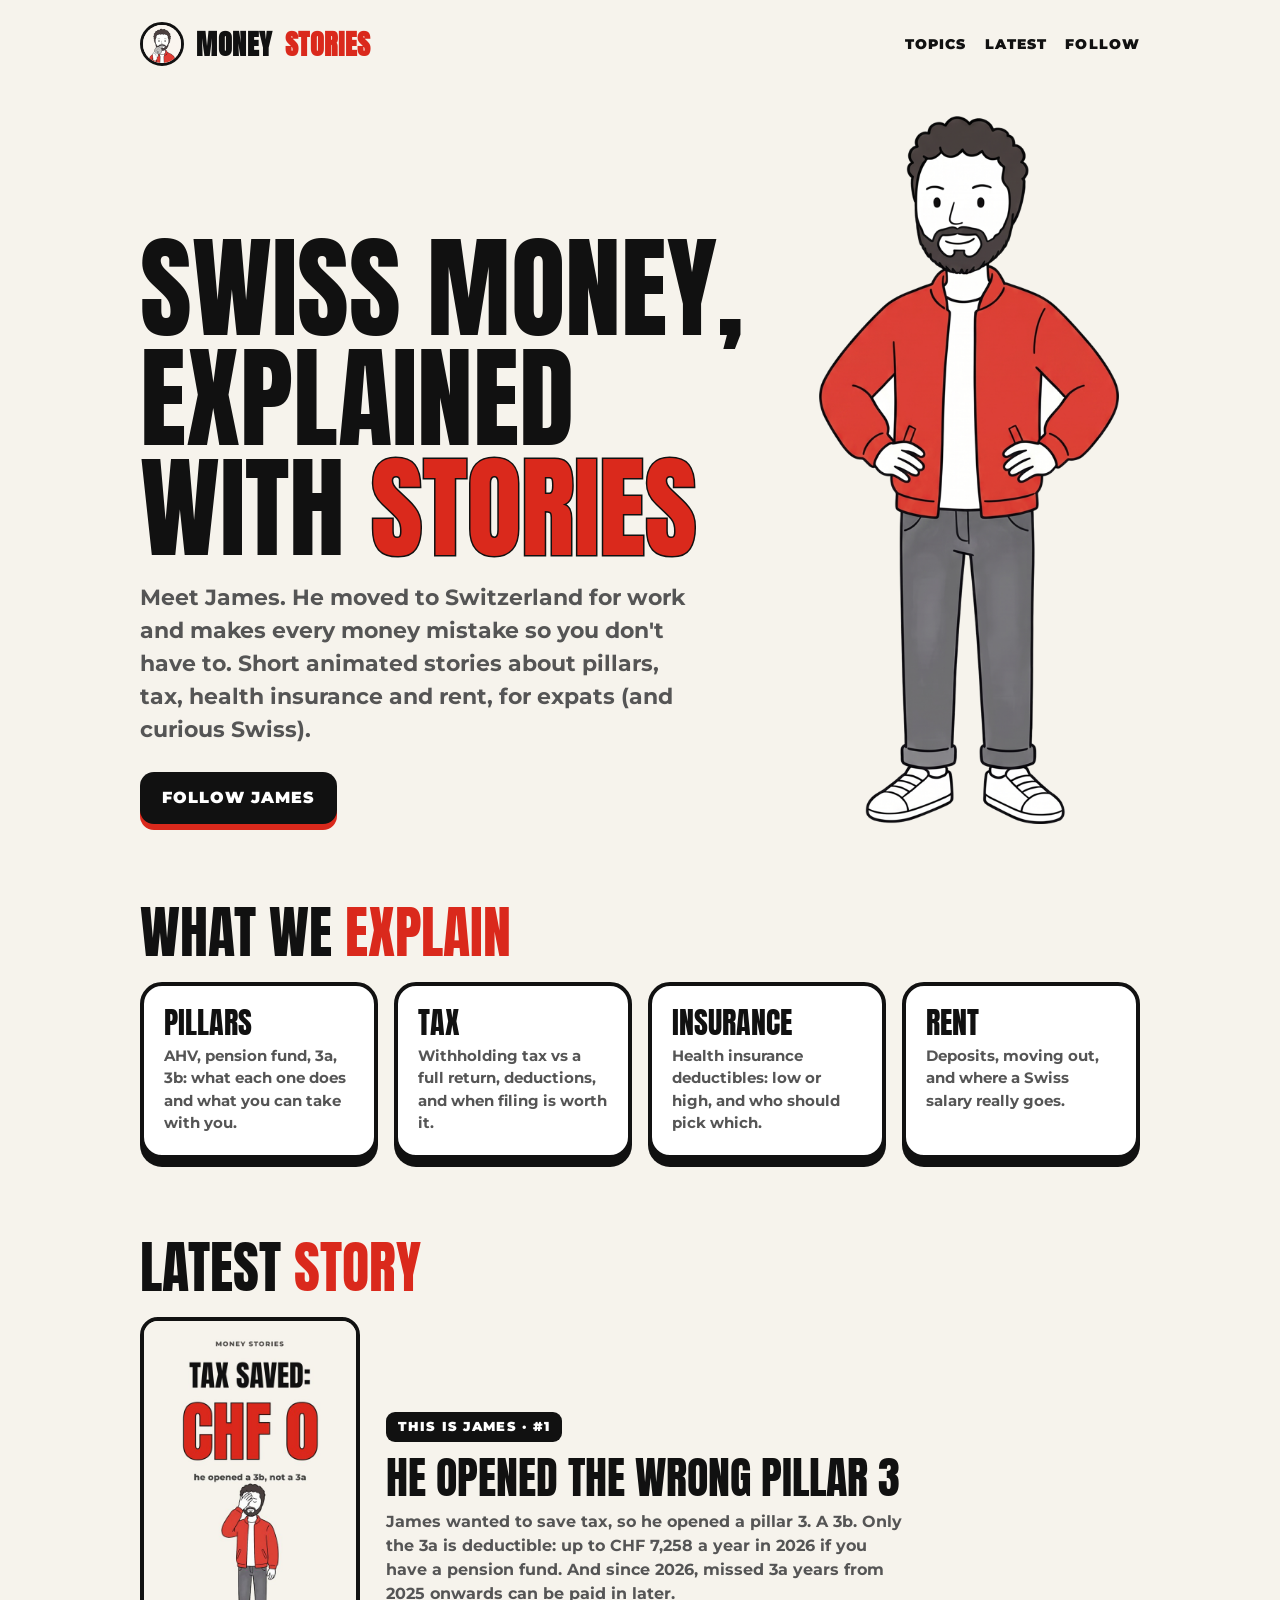
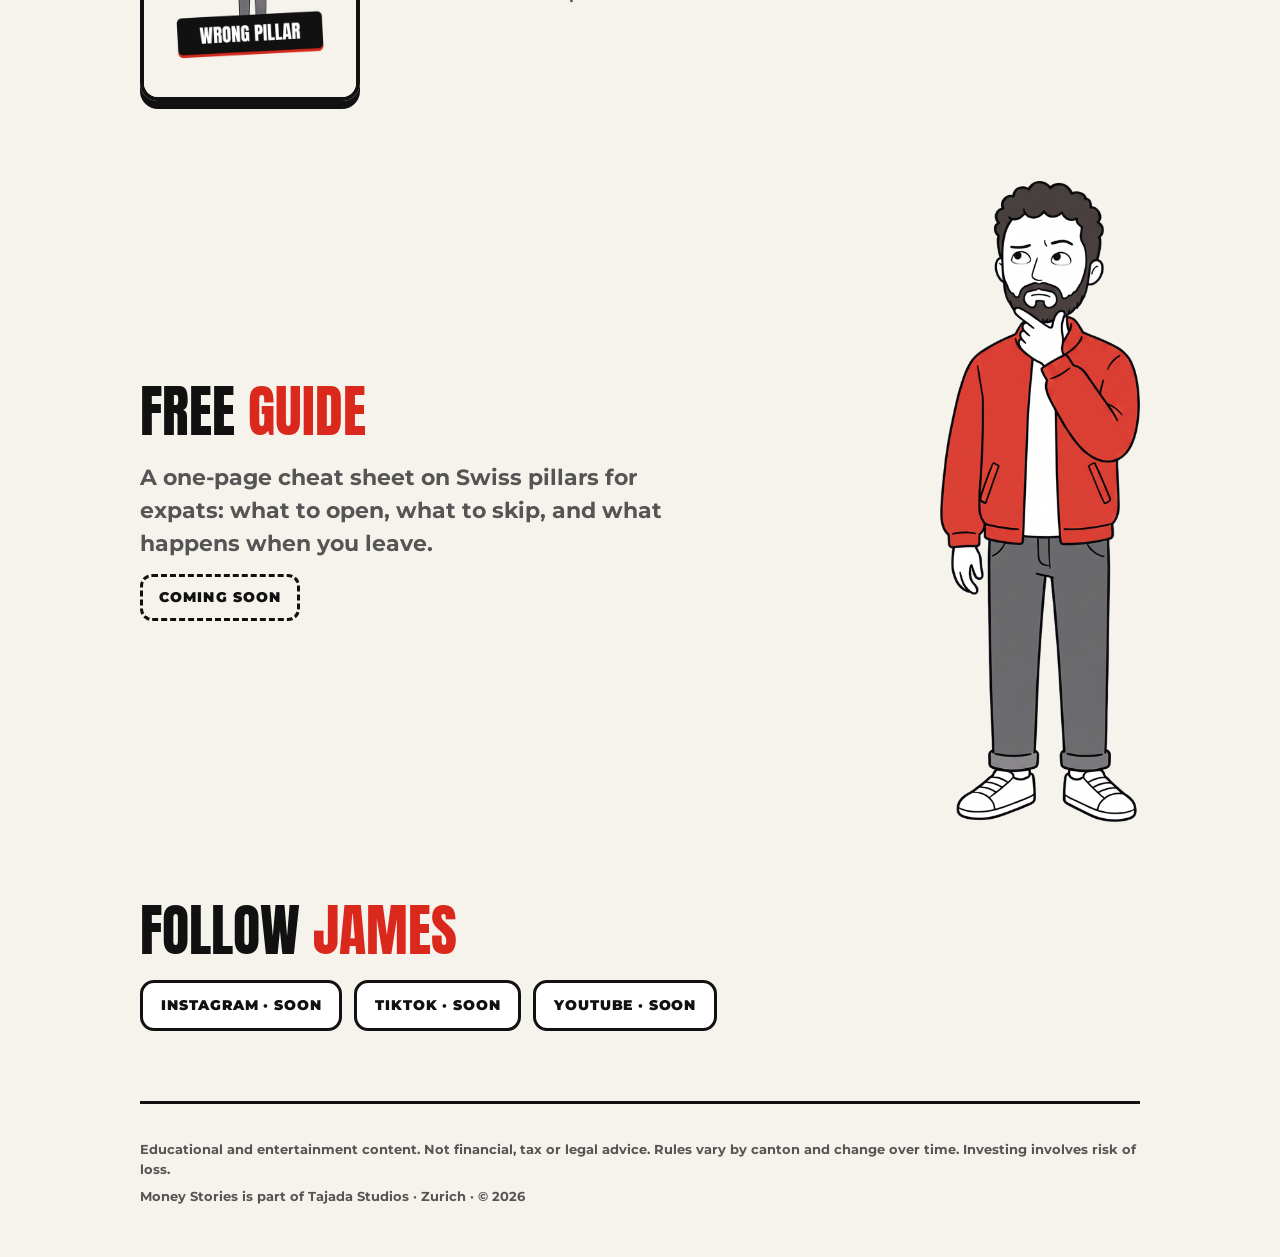
==== index.html @ 219d5449 "Money Stories website v1 Co-Authored-By: Claude Opus 5.5 <noreply@anthropic.com> Claude-Session: htt" ====
<!doctype html>
<html lang="en">
<head>
<meta charset="utf-8">
<meta name="viewport" content="width=device-width, initial-scale=1">
<title>Money Stories · Swiss money, explained with stories</title>
<meta name="description" content="Pillar 3a, tax, health insurance, rent: money in Switzerland explained with short animated stories. For expats (and curious Swiss).">
<meta property="og:title" content="Money Stories · Swiss money, explained with stories">
<meta property="og:description" content="Pillar 3a, tax, health insurance, rent: the Swiss money stuff nobody explains to expats.">
<meta property="og:image" content="https://money-stories.ch/assets/img/og.jpg">
<meta property="og:url" content="https://money-stories.ch/">
<meta name="twitter:card" content="summary_large_image">
<link rel="icon" href="assets/img/favicon.png">
<link rel="apple-touch-icon" href="assets/img/apple-touch-icon.png">
<style>
@font-face{font-family:Anton;src:url(assets/fonts/anton.woff2) format('woff2');font-display:swap}
@font-face{font-family:Montserrat;font-weight:700;src:url(assets/fonts/montserrat-latin-700-normal.woff2) format('woff2');font-display:swap}
@font-face{font-family:Montserrat;font-weight:800;src:url(assets/fonts/montserrat-latin-800-normal.woff2) format('woff2');font-display:swap}
@font-face{font-family:Montserrat;font-weight:900;src:url(assets/fonts/montserrat-latin-900-normal.woff2) format('woff2');font-display:swap}
:root{--bg:#F6F3EC;--ink:#111;--muted:#555;--red:#DA291C;--green:#1E9E4A;--card:#fff}
*{box-sizing:border-box;margin:0;padding:0}
body{background:var(--bg);color:var(--ink);font-family:Montserrat,system-ui,sans-serif;font-weight:700;line-height:1.5}
a{color:inherit}
.wrap{max-width:1040px;margin:0 auto;padding:0 20px}
header{padding:22px 0;display:flex;align-items:center;justify-content:space-between}
.logo{display:flex;align-items:center;gap:12px;text-decoration:none;font-family:Anton;font-size:28px;letter-spacing:.02em;text-transform:uppercase}
.logo img{width:44px;height:44px;border-radius:50%;border:3px solid var(--ink)}
.logo span{color:var(--red)}
nav a{font-weight:900;font-size:14px;letter-spacing:.08em;text-transform:uppercase;text-decoration:none;margin-left:18px}
.hero{display:grid;grid-template-columns:1.3fr .7fr;gap:24px;align-items:end;padding:28px 0 40px}
h1{font-family:Anton;font-weight:400;font-size:clamp(56px,10vw,112px);line-height:.98;text-transform:uppercase}
h1 em{font-style:normal;color:var(--red);-webkit-text-stroke:3px var(--ink);paint-order:stroke fill}
.lead{font-size:clamp(18px,2.4vw,22px);color:var(--muted);margin:18px 0 26px;max-width:560px}
.btn{display:inline-block;background:var(--ink);color:#fff;font-weight:900;letter-spacing:.06em;text-transform:uppercase;text-decoration:none;padding:14px 22px;border-radius:14px;box-shadow:0 6px 0 var(--red)}
.hero img{width:100%;max-width:300px;justify-self:center}
h2{font-family:Anton;font-weight:400;font-size:clamp(38px,6vw,56px);text-transform:uppercase;line-height:1;margin-bottom:22px}
h2 span{color:var(--red)}
section{padding:40px 0}
.grid{display:grid;grid-template-columns:repeat(4,1fr);gap:16px}
.card{background:var(--card);border:4px solid var(--ink);border-radius:22px;box-shadow:0 8px 0 var(--ink);padding:20px}
.card b{display:block;font-family:Anton;font-weight:400;font-size:30px;text-transform:uppercase;line-height:1.1;margin-bottom:6px}
.card p{font-size:15px;color:var(--muted)}
.ep{display:grid;grid-template-columns:220px 1fr;gap:26px;align-items:center}
.ep img{width:100%;border-radius:18px;border:4px solid var(--ink);box-shadow:0 8px 0 var(--ink)}
.chip{display:inline-block;background:var(--ink);color:#fff;font-weight:900;font-size:13px;letter-spacing:.1em;padding:5px 12px;border-radius:9px;text-transform:uppercase;margin-bottom:12px}
.ep h3{font-family:Anton;font-weight:400;font-size:clamp(32px,4.5vw,44px);line-height:1.05;text-transform:uppercase;margin-bottom:10px}
.ep p{color:var(--muted);max-width:520px}
.guide{display:grid;grid-template-columns:1fr 200px;gap:24px;align-items:center}
.guide img{width:100%;max-width:200px}
.soon{display:inline-block;margin-top:14px;font-weight:900;font-size:14px;letter-spacing:.08em;text-transform:uppercase;border:3px dashed var(--ink);border-radius:12px;padding:10px 16px}
.social{display:flex;flex-wrap:wrap;gap:12px}
.social a,.social span{background:#fff;border:3px solid var(--ink);border-radius:14px;padding:12px 18px;font-weight:900;text-decoration:none;text-transform:uppercase;letter-spacing:.06em;font-size:14px}
footer{padding:36px 0 50px;font-size:13px;color:var(--muted);border-top:3px solid var(--ink);margin-top:30px}
footer p+p{margin-top:8px}
@media (max-width:760px){
  .hero{grid-template-columns:1fr}.hero img{max-width:200px;order:-1}
  .grid{grid-template-columns:1fr 1fr}
  .ep,.guide{grid-template-columns:1fr}.ep img{max-width:240px}.guide img{display:none}
  nav{display:none}
}
</style>
</head>
<body>
<div class="wrap">
  <header>
    <a class="logo" href="/"><img src="assets/img/avatar.jpg" alt="James, the Money Stories character">Money <span>Stories</span></a>
    <nav><a href="#topics">Topics</a><a href="#latest">Latest</a><a href="#follow">Follow</a></nav>
  </header>

  <div class="hero">
    <div>
      <h1>Swiss money,<br>explained with <em>stories</em></h1>
      <p class="lead">Meet James. He moved to Switzerland for work and makes every money mistake so you don't have to. Short animated stories about pillars, tax, health insurance and rent, for expats (and curious Swiss).</p>
      <a class="btn" href="#follow">Follow James</a>
    </div>
    <img src="assets/img/james-orgulloso.png" alt="James, hands on hips, in his red bomber jacket">
  </div>

  <section id="topics">
    <h2>What we <span>explain</span></h2>
    <div class="grid">
      <div class="card"><b>Pillars</b><p>AHV, pension fund, 3a, 3b: what each one does and what you can take with you.</p></div>
      <div class="card"><b>Tax</b><p>Withholding tax vs a full return, deductions, and when filing is worth it.</p></div>
      <div class="card"><b>Insurance</b><p>Health insurance deductibles: low or high, and who should pick which.</p></div>
      <div class="card"><b>Rent</b><p>Deposits, moving out, and where a Swiss salary really goes.</p></div>
    </div>
  </section>

  <section id="latest">
    <h2>Latest <span>story</span></h2>
    <div class="ep">
      <img src="assets/img/ep1.jpg" alt="Cover: Tax saved CHF 0, wrong pillar">
      <div>
        <span class="chip">This is James · #1</span>
        <h3>He opened the wrong pillar 3</h3>
        <p>James wanted to save tax, so he opened a pillar 3. A 3b. Only the 3a is deductible: up to CHF 7,258 a year in 2026 if you have a pension fund. And since 2026, missed 3a years from 2025 onwards can be paid in later.</p>
      </div>
    </div>
  </section>

  <section id="guide">
    <div class="guide">
      <div>
        <h2>Free <span>guide</span></h2>
        <p class="lead" style="margin:0">A one-page cheat sheet on Swiss pillars for expats: what to open, what to skip, and what happens when you leave.</p>
        <span class="soon">Coming soon</span>
      </div>
      <img src="assets/img/james-pensando.png" alt="James thinking">
    </div>
  </section>

  <section id="follow">
    <h2>Follow <span>James</span></h2>
    <div class="social">
      <span>Instagram · soon</span>
      <span>TikTok · soon</span>
      <span>YouTube · soon</span>
    </div>
  </section>

  <footer>
    <p>Educational and entertainment content. Not financial, tax or legal advice. Rules vary by canton and change over time. Investing involves risk of loss.</p>
    <p>Money Stories is part of Tajada Studios · Zurich · © 2026</p>
  </footer>
</div>
</body>
</html>
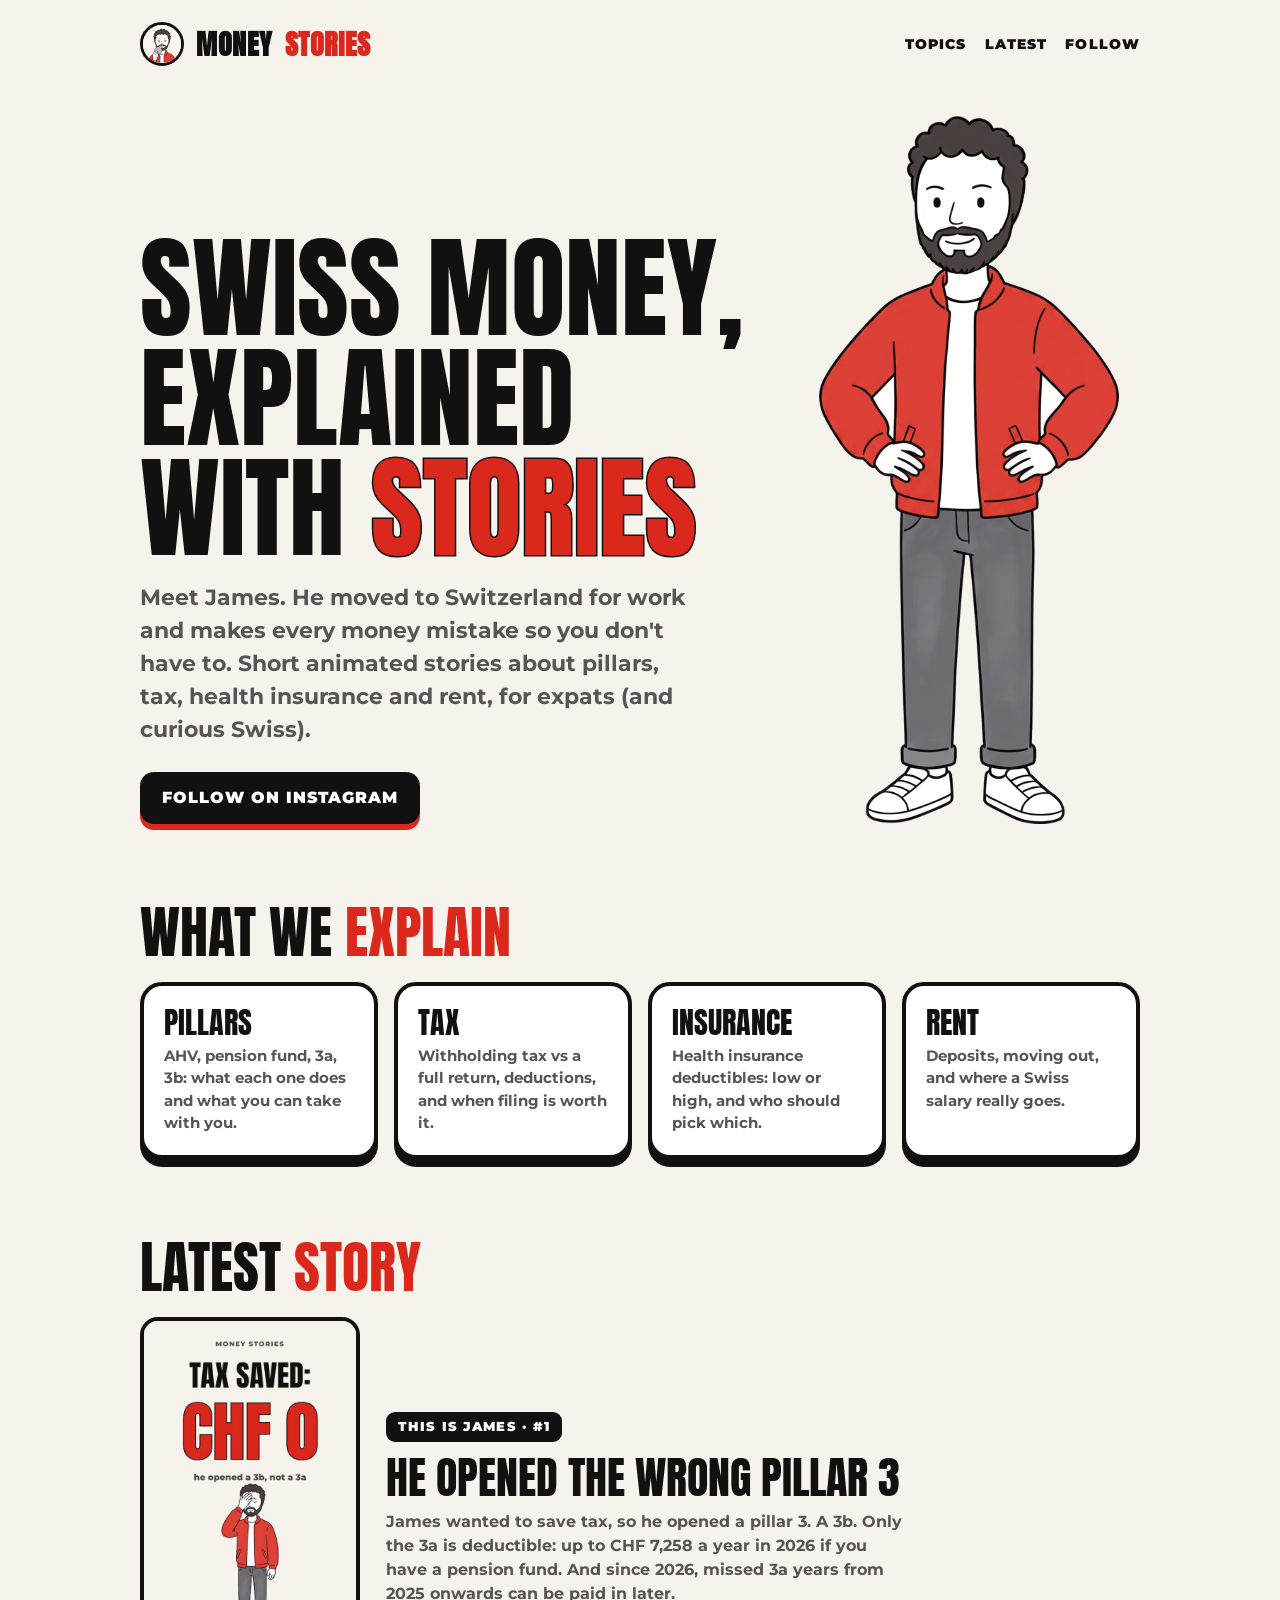
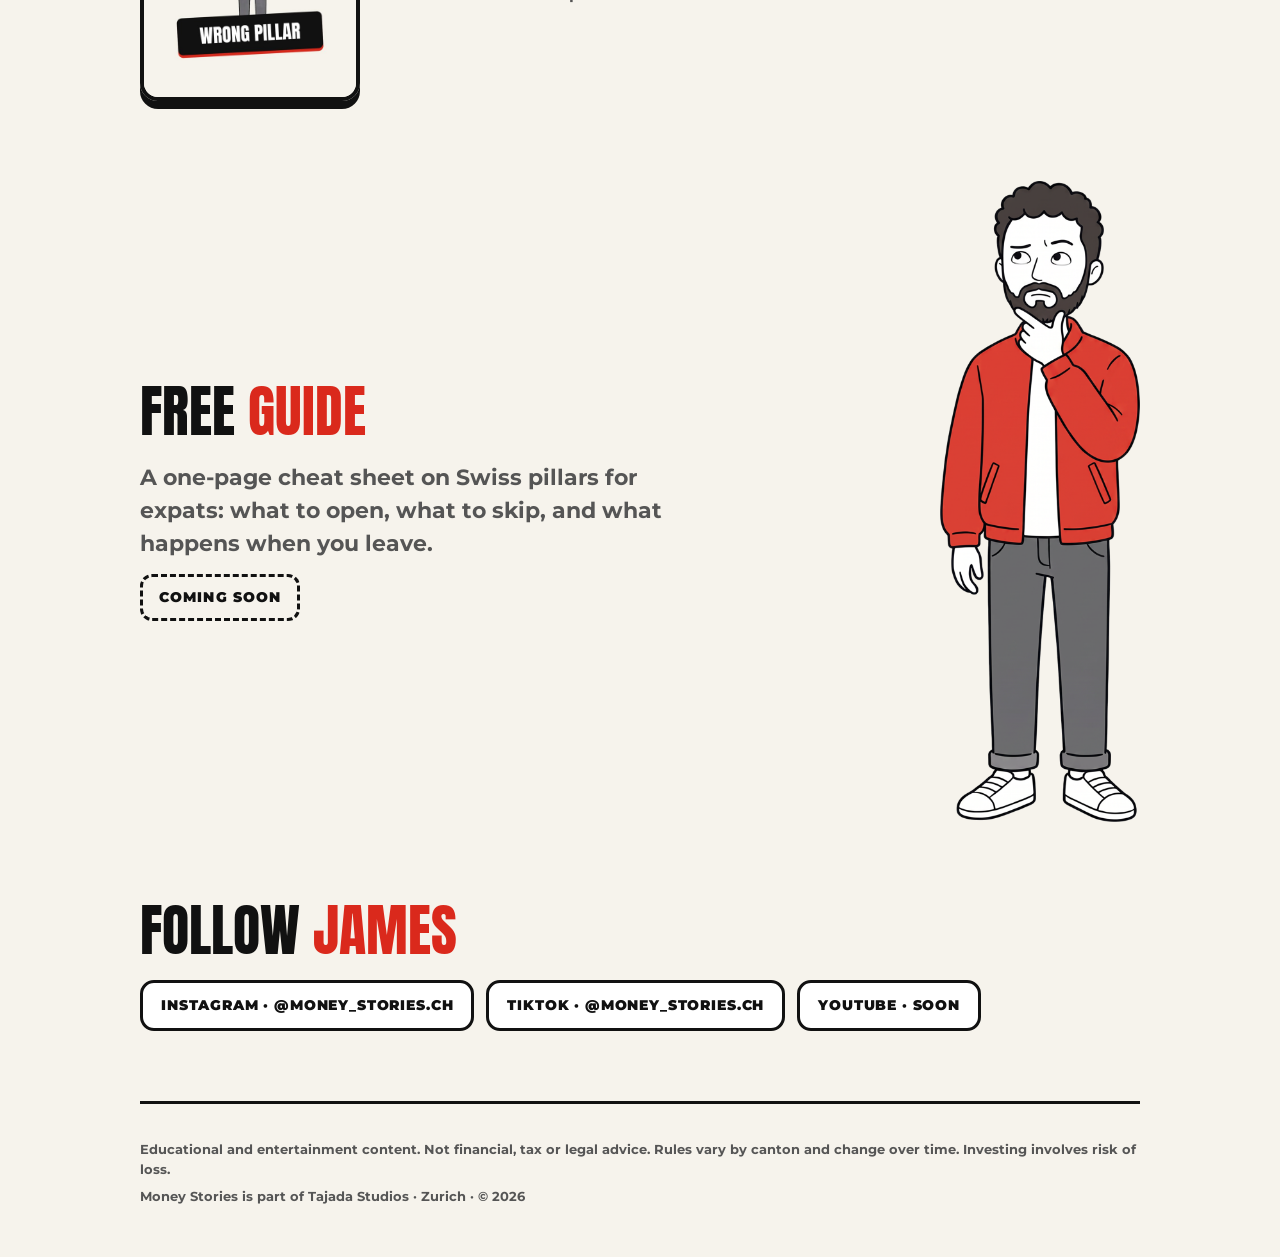
==== commit da6f95ca: "Add Instagram and TikTok links Co-Authored-By: Claude Opus 5.5 <noreply@anthropic.com> Claude-Sessio" ====
--- a/index.html
+++ b/index.html
@@ -71,7 +71,7 @@
     <div>
       <h1>Swiss money,<br>explained with <em>stories</em></h1>
       <p class="lead">Meet James. He moved to Switzerland for work and makes every money mistake so you don't have to. Short animated stories about pillars, tax, health insurance and rent, for expats (and curious Swiss).</p>
-      <a class="btn" href="#follow">Follow James</a>
+      <a class="btn" href="https://www.instagram.com/money_stories.ch/" target="_blank" rel="noopener">Follow on Instagram</a>
     </div>
     <img src="assets/img/james-orgulloso.png" alt="James, hands on hips, in his red bomber jacket">
   </div>
@@ -112,8 +112,8 @@
   <section id="follow">
     <h2>Follow <span>James</span></h2>
     <div class="social">
-      <span>Instagram · soon</span>
-      <span>TikTok · soon</span>
+      <a href="https://www.instagram.com/money_stories.ch/" target="_blank" rel="noopener">Instagram · @money_stories.ch</a>
+      <a href="https://www.tiktok.com/@money_stories.ch" target="_blank" rel="noopener">TikTok · @money_stories.ch</a>
       <span>YouTube · soon</span>
     </div>
   </section>
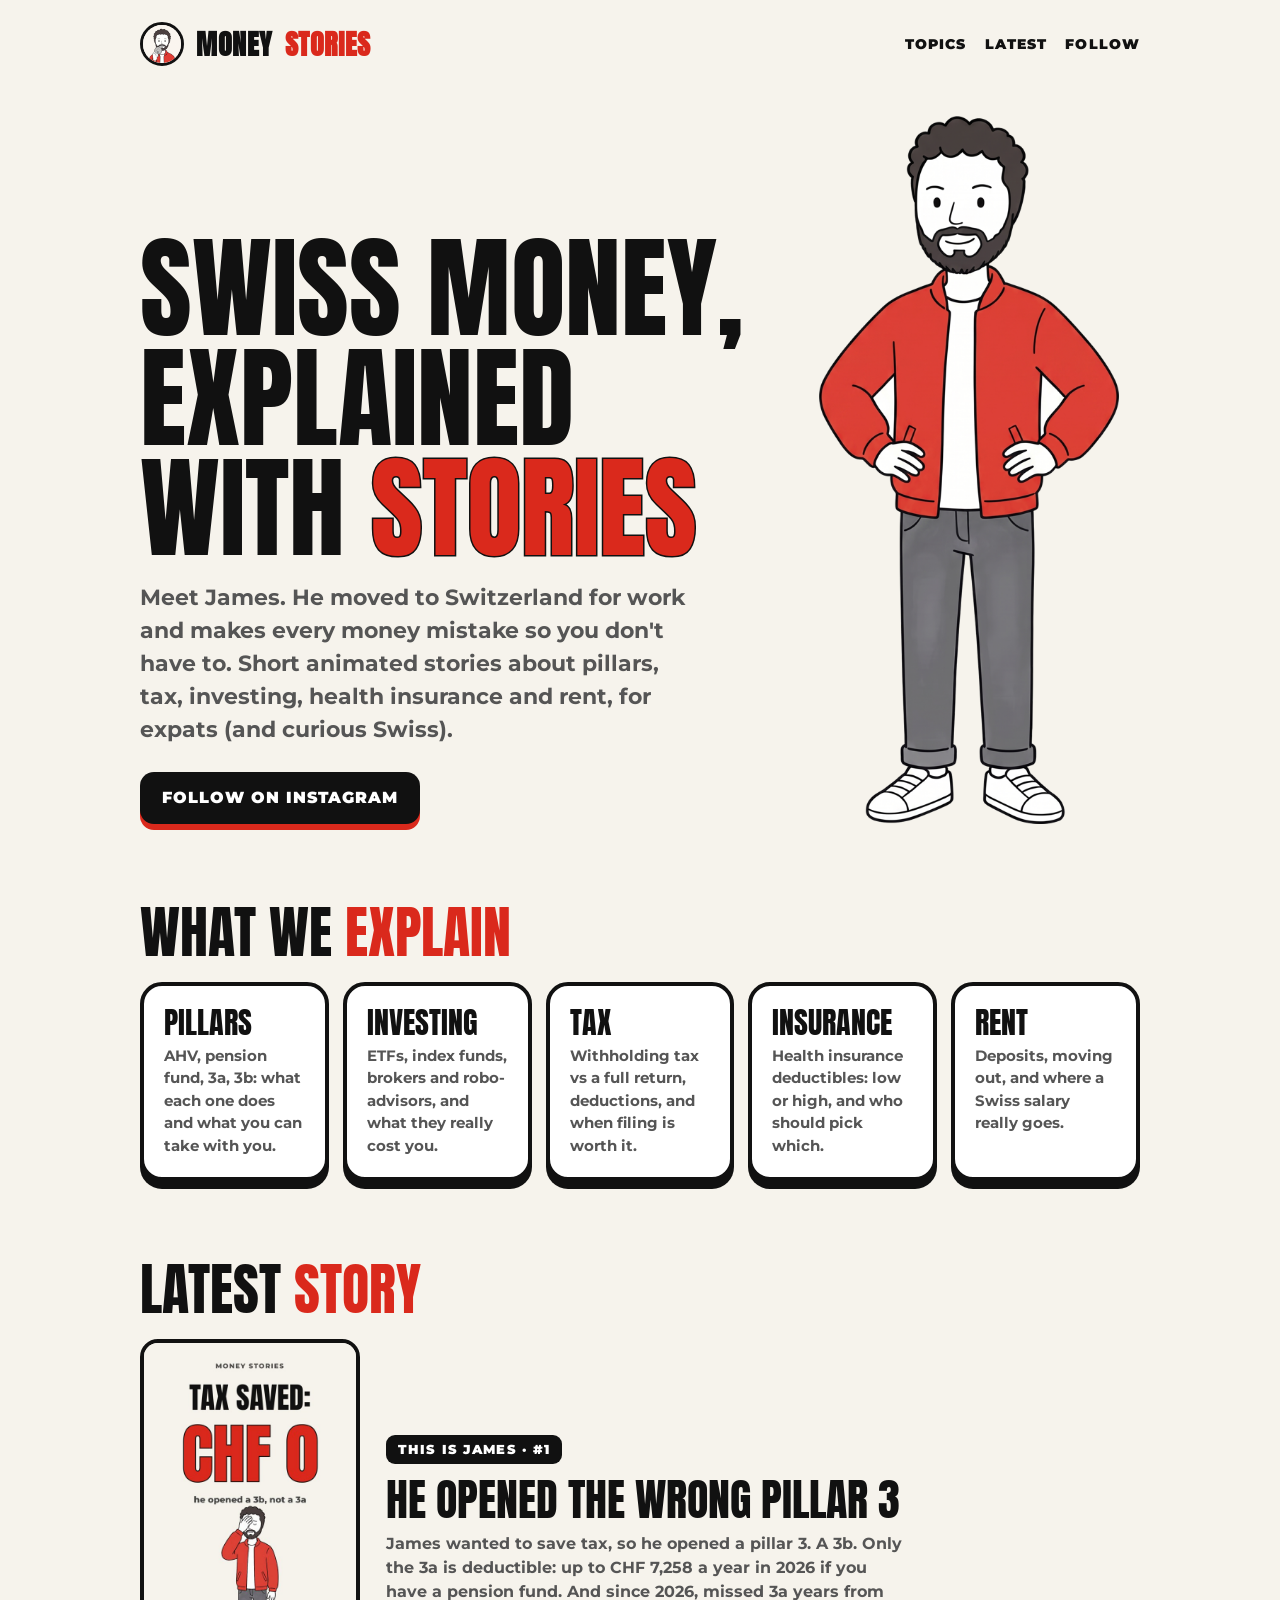
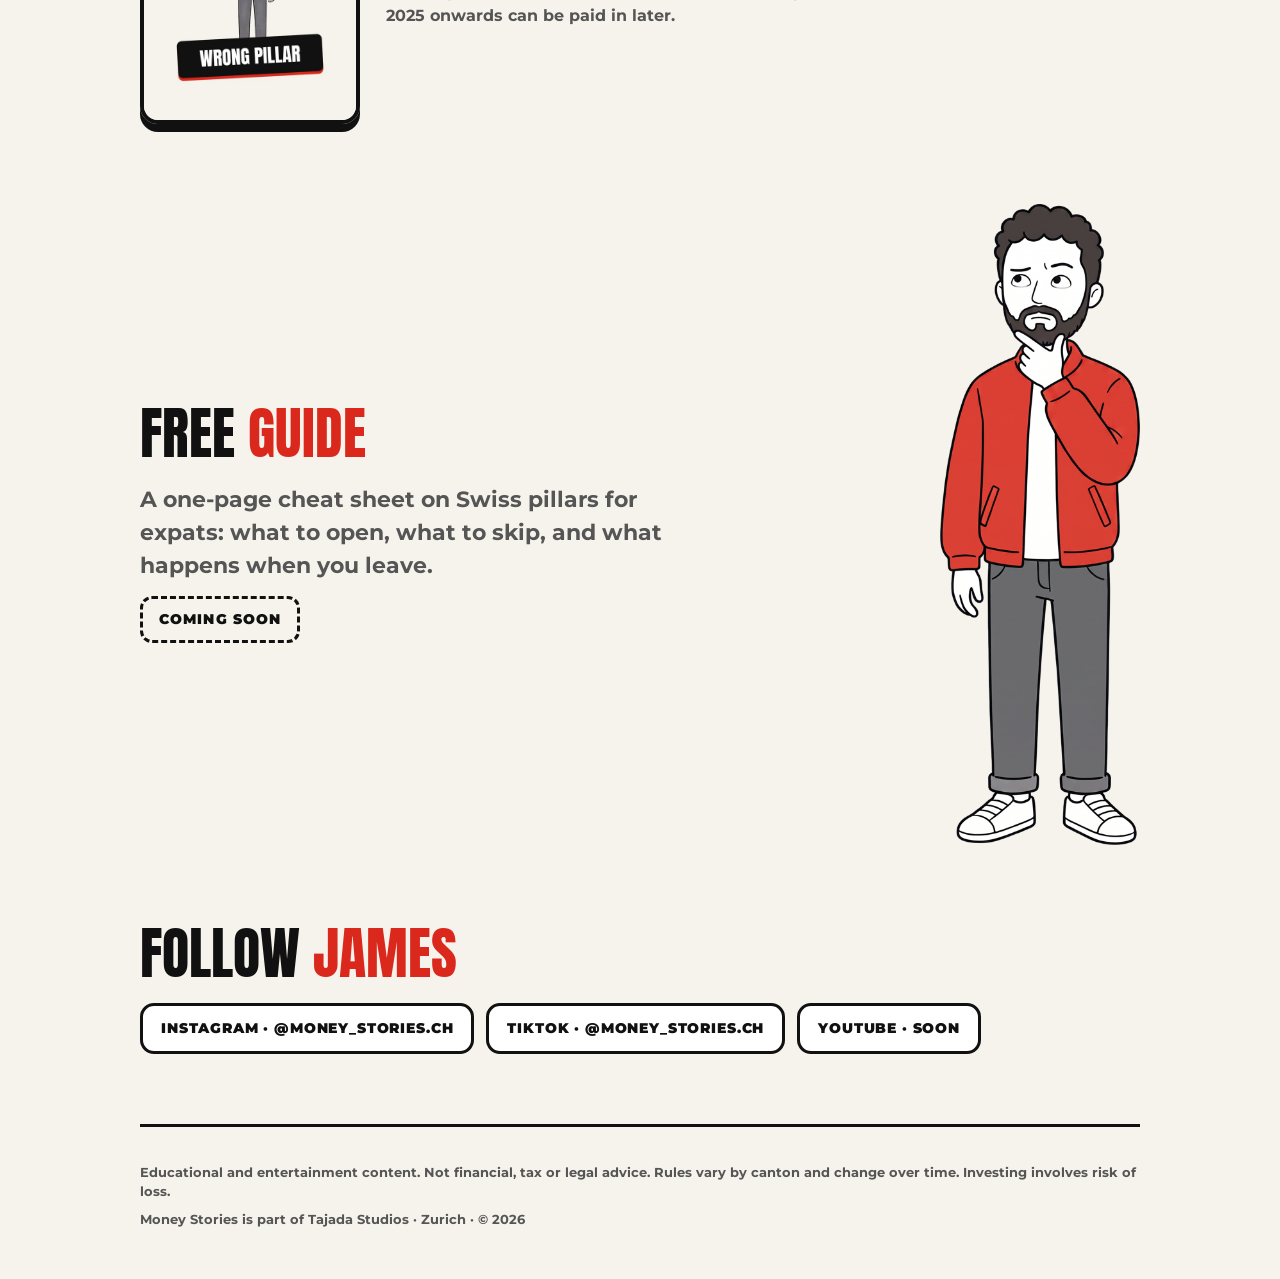
==== commit 5ac85207: "Add Investing topic Co-Authored-By: Claude Opus 5.5 <noreply@anthropic.com> Claude-Session: https://" ====
--- a/index.html
+++ b/index.html
@@ -4,9 +4,9 @@
 <meta charset="utf-8">
 <meta name="viewport" content="width=device-width, initial-scale=1">
 <title>Money Stories · Swiss money, explained with stories</title>
-<meta name="description" content="Pillar 3a, tax, health insurance, rent: money in Switzerland explained with short animated stories. For expats (and curious Swiss).">
+<meta name="description" content="Pillar 3a, tax, investing, health insurance, rent: money in Switzerland explained with short animated stories. For expats (and curious Swiss).">
 <meta property="og:title" content="Money Stories · Swiss money, explained with stories">
-<meta property="og:description" content="Pillar 3a, tax, health insurance, rent: the Swiss money stuff nobody explains to expats.">
+<meta property="og:description" content="Pillar 3a, tax, investing, health insurance, rent: the Swiss money stuff nobody explains to expats.">
 <meta property="og:image" content="https://money-stories.ch/assets/img/og.jpg">
 <meta property="og:url" content="https://money-stories.ch/">
 <meta name="twitter:card" content="summary_large_image">
@@ -36,7 +36,7 @@
 h2{font-family:Anton;font-weight:400;font-size:clamp(38px,6vw,56px);text-transform:uppercase;line-height:1;margin-bottom:22px}
 h2 span{color:var(--red)}
 section{padding:40px 0}
-.grid{display:grid;grid-template-columns:repeat(4,1fr);gap:16px}
+.grid{display:grid;grid-template-columns:repeat(5,1fr);gap:14px}
 .card{background:var(--card);border:4px solid var(--ink);border-radius:22px;box-shadow:0 8px 0 var(--ink);padding:20px}
 .card b{display:block;font-family:Anton;font-weight:400;font-size:30px;text-transform:uppercase;line-height:1.1;margin-bottom:6px}
 .card p{font-size:15px;color:var(--muted)}
@@ -52,6 +52,7 @@
 .social a,.social span{background:#fff;border:3px solid var(--ink);border-radius:14px;padding:12px 18px;font-weight:900;text-decoration:none;text-transform:uppercase;letter-spacing:.06em;font-size:14px}
 footer{padding:36px 0 50px;font-size:13px;color:var(--muted);border-top:3px solid var(--ink);margin-top:30px}
 footer p+p{margin-top:8px}
+@media (max-width:1000px){.grid{grid-template-columns:repeat(3,1fr)}}
 @media (max-width:760px){
   .hero{grid-template-columns:1fr}.hero img{max-width:200px;order:-1}
   .grid{grid-template-columns:1fr 1fr}
@@ -70,7 +71,7 @@
   <div class="hero">
     <div>
       <h1>Swiss money,<br>explained with <em>stories</em></h1>
-      <p class="lead">Meet James. He moved to Switzerland for work and makes every money mistake so you don't have to. Short animated stories about pillars, tax, health insurance and rent, for expats (and curious Swiss).</p>
+      <p class="lead">Meet James. He moved to Switzerland for work and makes every money mistake so you don't have to. Short animated stories about pillars, tax, investing, health insurance and rent, for expats (and curious Swiss).</p>
       <a class="btn" href="https://www.instagram.com/money_stories.ch/" target="_blank" rel="noopener">Follow on Instagram</a>
     </div>
     <img src="assets/img/james-orgulloso.png" alt="James, hands on hips, in his red bomber jacket">
@@ -80,6 +81,7 @@
     <h2>What we <span>explain</span></h2>
     <div class="grid">
       <div class="card"><b>Pillars</b><p>AHV, pension fund, 3a, 3b: what each one does and what you can take with you.</p></div>
+      <div class="card"><b>Investing</b><p>ETFs, index funds, brokers and robo-advisors, and what they really cost you.</p></div>
       <div class="card"><b>Tax</b><p>Withholding tax vs a full return, deductions, and when filing is worth it.</p></div>
       <div class="card"><b>Insurance</b><p>Health insurance deductibles: low or high, and who should pick which.</p></div>
       <div class="card"><b>Rent</b><p>Deposits, moving out, and where a Swiss salary really goes.</p></div>
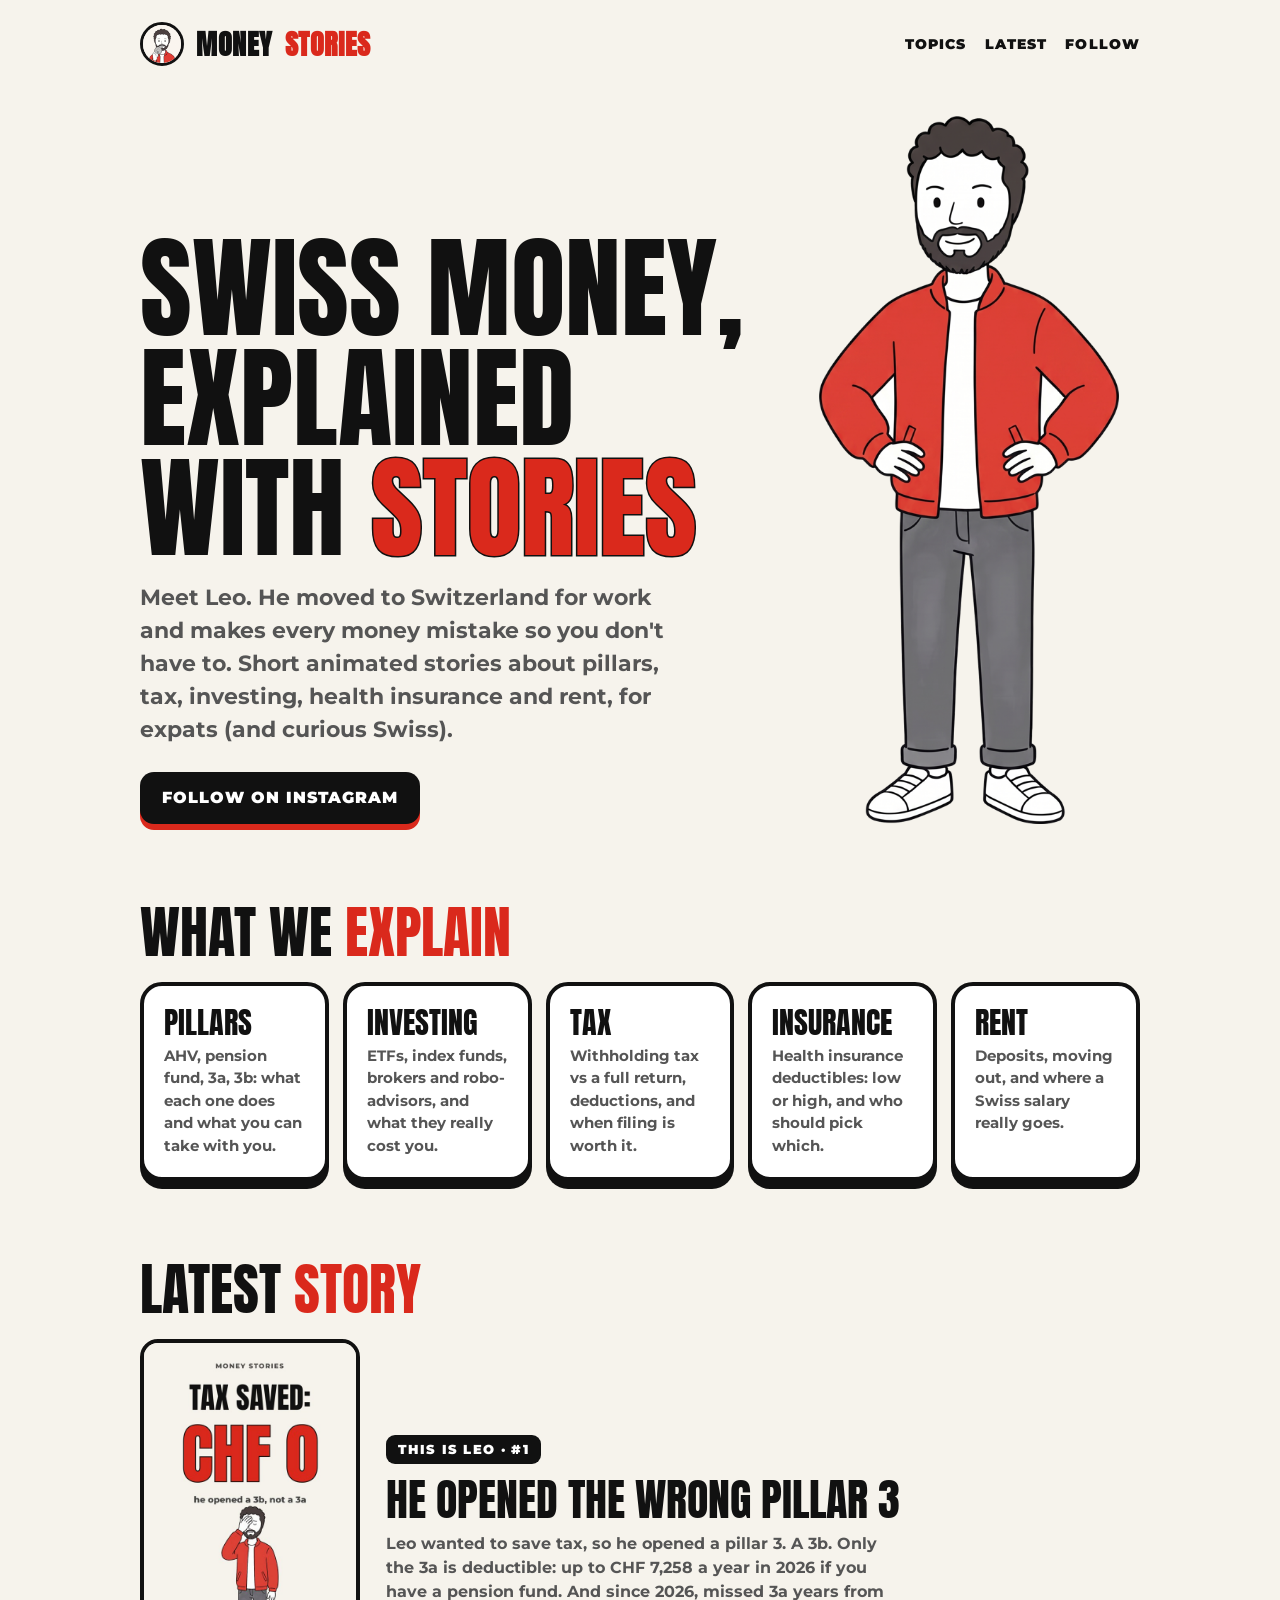
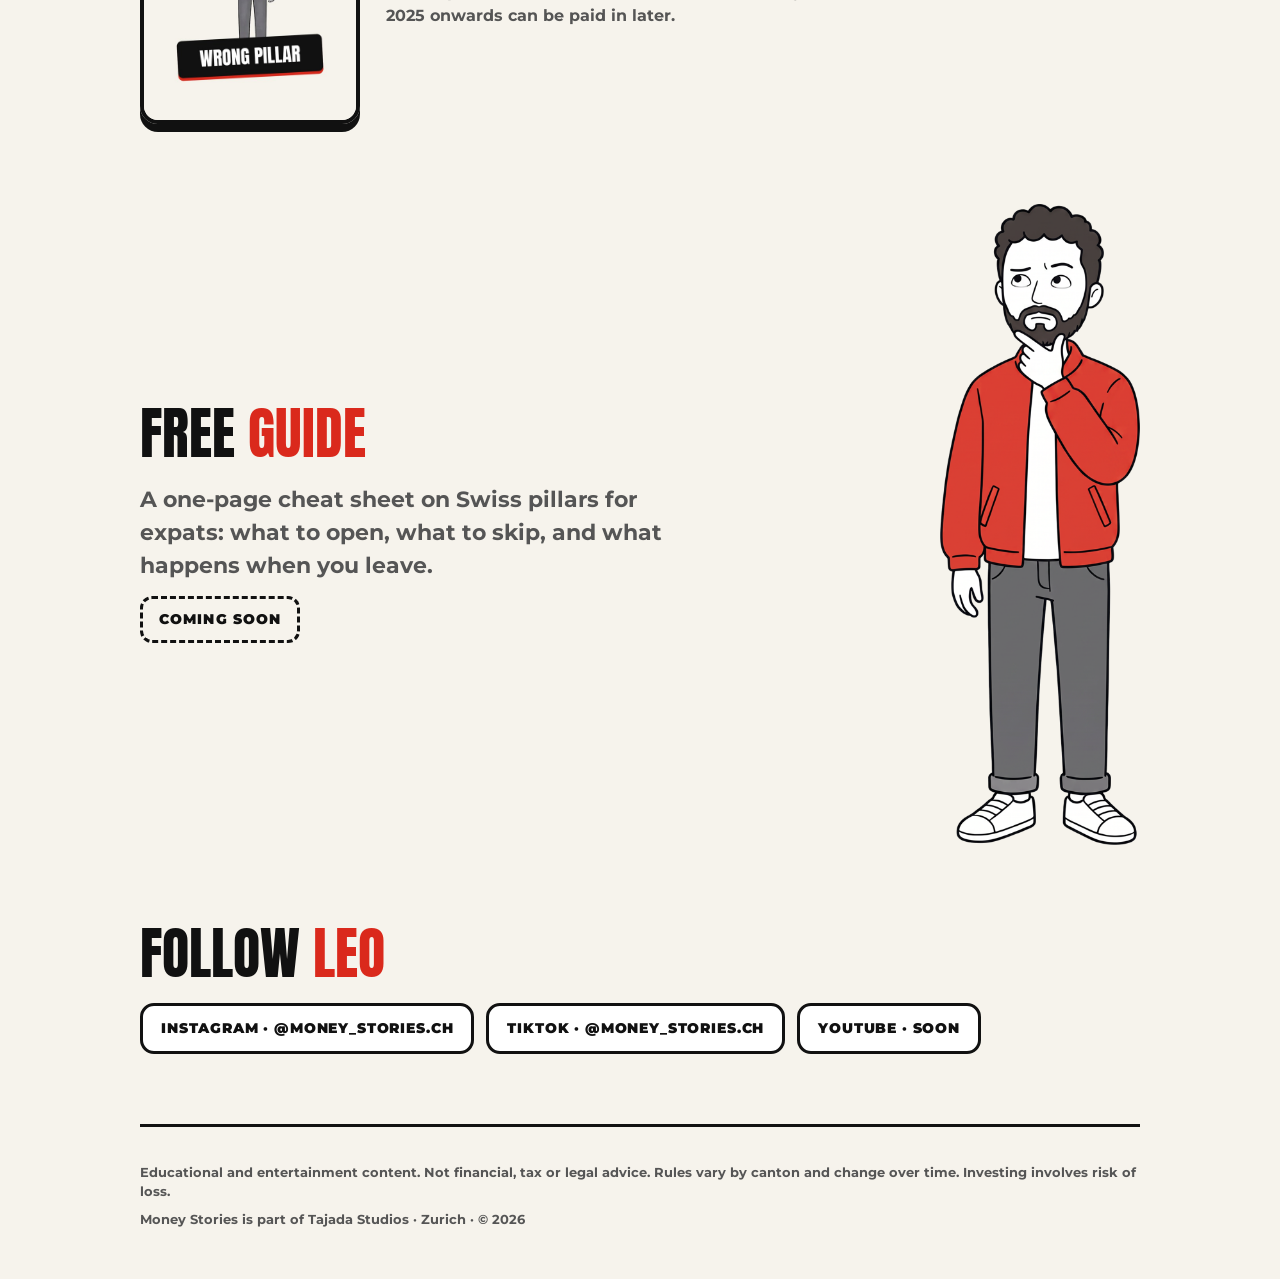
==== commit 560fb884: "Rename protagonist James to Leo Co-Authored-By: Claude Opus 5.5 <noreply@anthropic.com> Claude-Sessi" ====
--- a/index.html
+++ b/index.html
@@ -64,17 +64,17 @@
 <body>
 <div class="wrap">
   <header>
-    <a class="logo" href="/"><img src="assets/img/avatar.jpg" alt="James, the Money Stories character">Money <span>Stories</span></a>
+    <a class="logo" href="/"><img src="assets/img/avatar.jpg" alt="Leo, the Money Stories character">Money <span>Stories</span></a>
     <nav><a href="#topics">Topics</a><a href="#latest">Latest</a><a href="#follow">Follow</a></nav>
   </header>
 
   <div class="hero">
     <div>
       <h1>Swiss money,<br>explained with <em>stories</em></h1>
-      <p class="lead">Meet James. He moved to Switzerland for work and makes every money mistake so you don't have to. Short animated stories about pillars, tax, investing, health insurance and rent, for expats (and curious Swiss).</p>
+      <p class="lead">Meet Leo. He moved to Switzerland for work and makes every money mistake so you don't have to. Short animated stories about pillars, tax, investing, health insurance and rent, for expats (and curious Swiss).</p>
       <a class="btn" href="https://www.instagram.com/money_stories.ch/" target="_blank" rel="noopener">Follow on Instagram</a>
     </div>
-    <img src="assets/img/james-orgulloso.png" alt="James, hands on hips, in his red bomber jacket">
+    <img src="assets/img/leo-orgulloso.png" alt="Leo, hands on hips, in his red bomber jacket">
   </div>
 
   <section id="topics">
@@ -93,9 +93,9 @@
     <div class="ep">
       <img src="assets/img/ep1.jpg" alt="Cover: Tax saved CHF 0, wrong pillar">
       <div>
-        <span class="chip">This is James · #1</span>
+        <span class="chip">This is Leo · #1</span>
         <h3>He opened the wrong pillar 3</h3>
-        <p>James wanted to save tax, so he opened a pillar 3. A 3b. Only the 3a is deductible: up to CHF 7,258 a year in 2026 if you have a pension fund. And since 2026, missed 3a years from 2025 onwards can be paid in later.</p>
+        <p>Leo wanted to save tax, so he opened a pillar 3. A 3b. Only the 3a is deductible: up to CHF 7,258 a year in 2026 if you have a pension fund. And since 2026, missed 3a years from 2025 onwards can be paid in later.</p>
       </div>
     </div>
   </section>
@@ -107,12 +107,12 @@
         <p class="lead" style="margin:0">A one-page cheat sheet on Swiss pillars for expats: what to open, what to skip, and what happens when you leave.</p>
         <span class="soon">Coming soon</span>
       </div>
-      <img src="assets/img/james-pensando.png" alt="James thinking">
+      <img src="assets/img/leo-pensando.png" alt="Leo thinking">
     </div>
   </section>
 
   <section id="follow">
-    <h2>Follow <span>James</span></h2>
+    <h2>Follow <span>Leo</span></h2>
     <div class="social">
       <a href="https://www.instagram.com/money_stories.ch/" target="_blank" rel="noopener">Instagram · @money_stories.ch</a>
       <a href="https://www.tiktok.com/@money_stories.ch" target="_blank" rel="noopener">TikTok · @money_stories.ch</a>
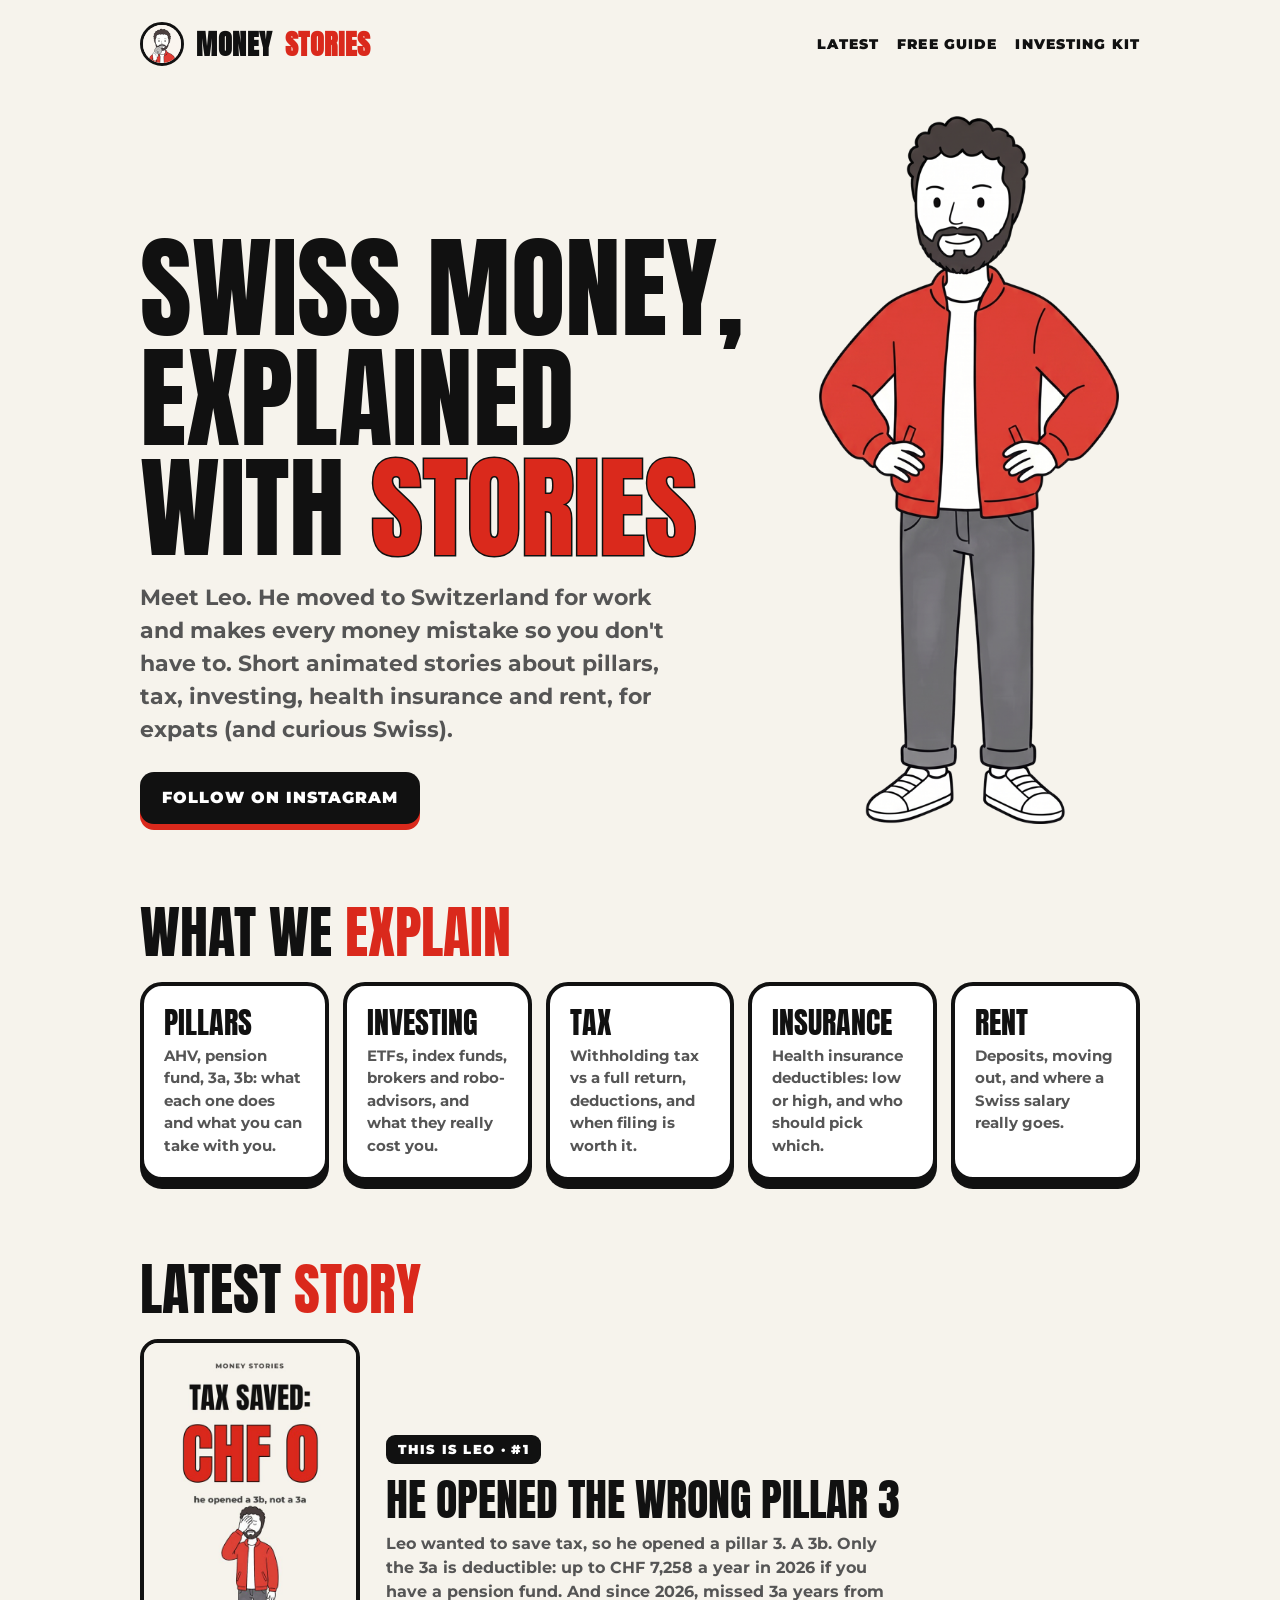
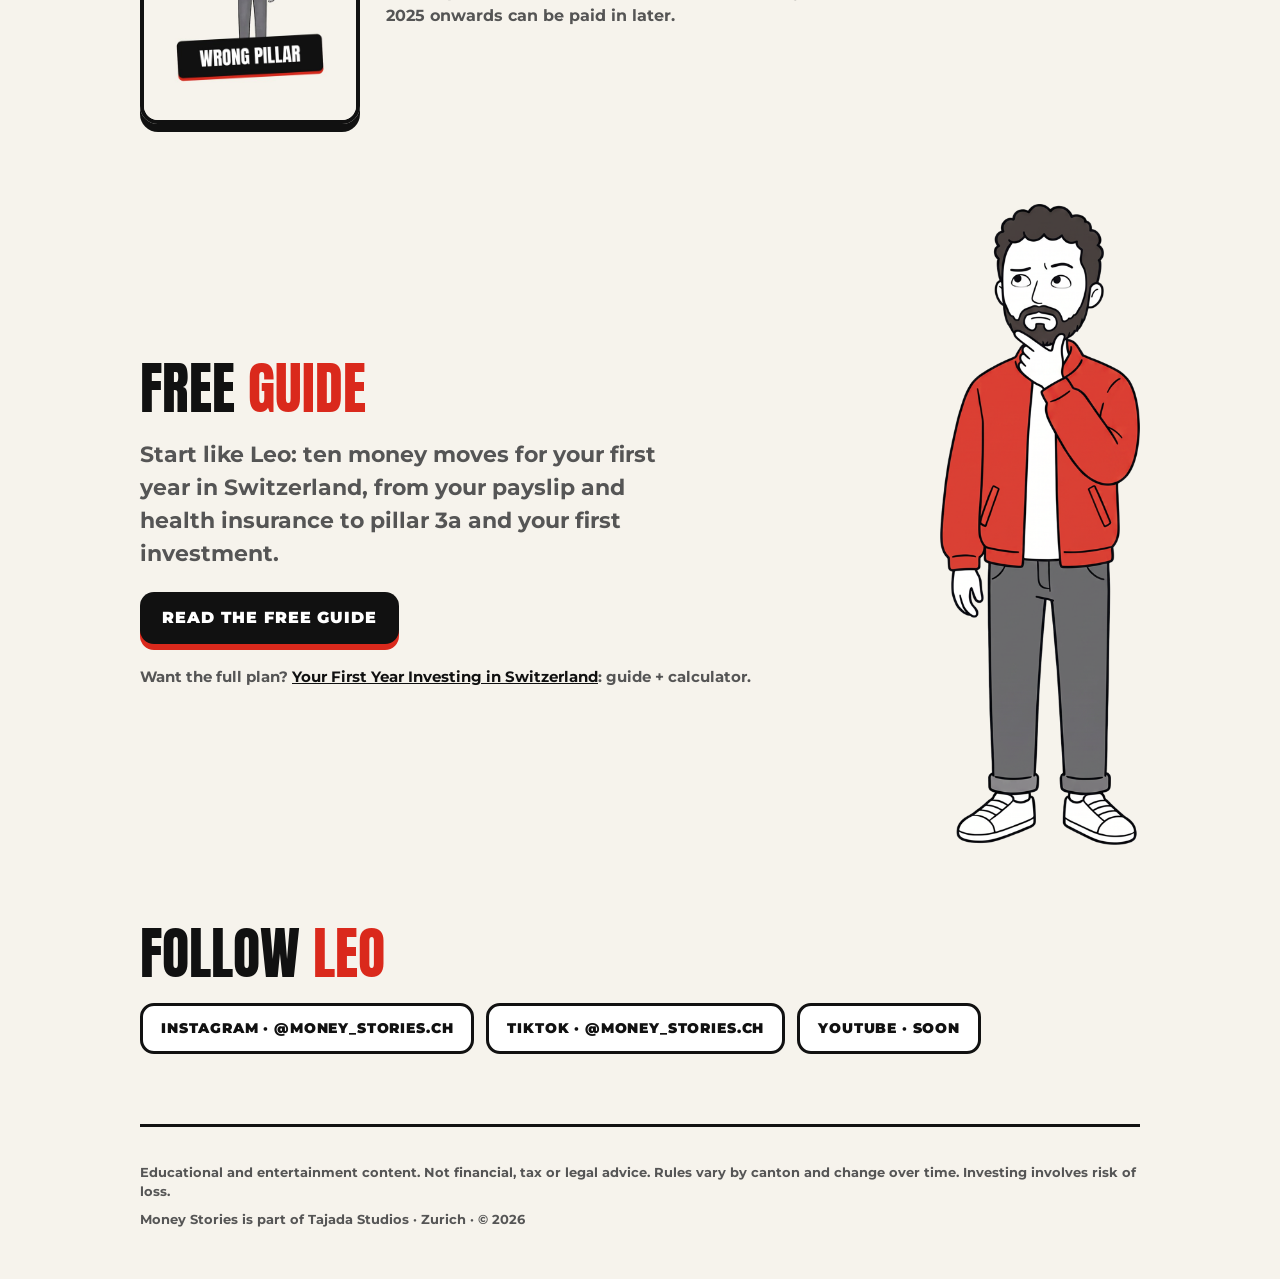
==== commit a4cffae7: "Publish free guide /start/ (plus kit and products pages) on GitHub Pages The free guide needs no ser" ====
--- a/index.html
+++ b/index.html
@@ -65,7 +65,7 @@
 <div class="wrap">
   <header>
     <a class="logo" href="/"><img src="assets/img/avatar.jpg" alt="Leo, the Money Stories character">Money <span>Stories</span></a>
-    <nav><a href="#topics">Topics</a><a href="#latest">Latest</a><a href="#follow">Follow</a></nav>
+    <nav><a href="#latest">Latest</a><a href="/start/">Free guide</a><a href="/first-year-investing/">Investing kit</a></nav>
   </header>
 
   <div class="hero">
@@ -104,8 +104,9 @@
     <div class="guide">
       <div>
         <h2>Free <span>guide</span></h2>
-        <p class="lead" style="margin:0">A one-page cheat sheet on Swiss pillars for expats: what to open, what to skip, and what happens when you leave.</p>
-        <span class="soon">Coming soon</span>
+        <p class="lead" style="margin:0 0 22px">Start like Leo: ten money moves for your first year in Switzerland, from your payslip and health insurance to pillar 3a and your first investment.</p>
+        <a class="btn" href="/start/">Read the free guide</a>
+        <p style="margin-top:22px;font-size:15px;color:var(--muted)">Want the full plan? <a href="/first-year-investing/" style="color:var(--ink)">Your First Year Investing in Switzerland</a>: guide + calculator.</p>
       </div>
       <img src="assets/img/leo-pensando.png" alt="Leo thinking">
     </div>
